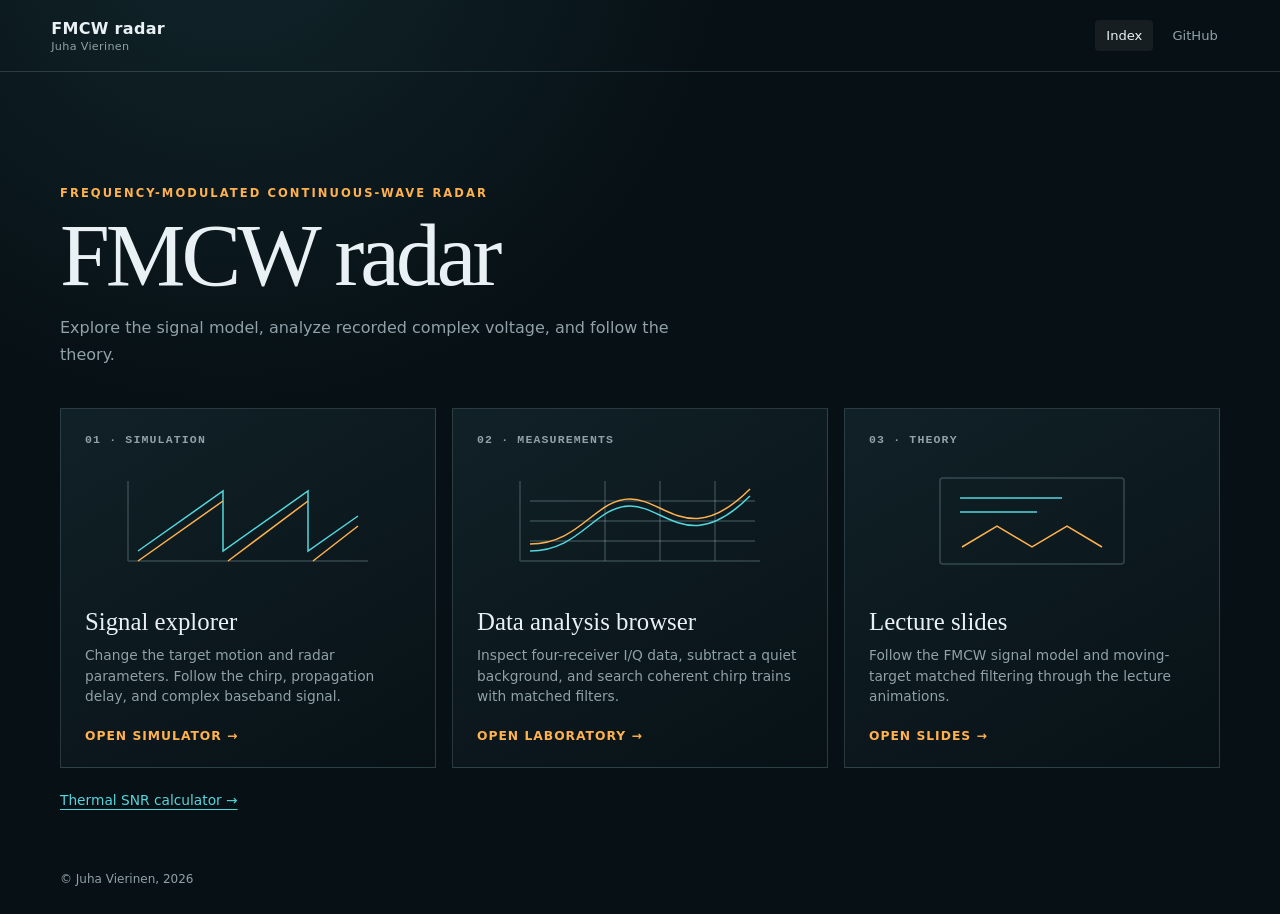
==== web/index.html @ 6d5732e2 "Add FMCW landing page linking simulator laboratory slides and SNR calculator" ====
<!doctype html>
<html lang="en">
<head>
  <meta charset="utf-8">
  <meta name="viewport" content="width=device-width, initial-scale=1">
  <meta name="description" content="FMCW radar simulation, coherent data analysis, and lecture slides by Juha Vierinen.">
  <title>FMCW radar</title>
  <link rel="stylesheet" href="./style.css?v=20261009index2">
</head>
<body>
  <header class="site-header">
    <a class="site-title" href="./">FMCW radar<small>Juha Vierinen</small></a>
    <nav aria-label="Site links"><a href="./" aria-current="page">Index</a><a href="https://github.com/jvierine/space_radar">GitHub</a></nav>
  </header>
  <main>
    <p class="eyebrow">Frequency-modulated continuous-wave radar</p>
    <h1>FMCW radar</h1>
    <p class="intro">Explore the signal model, analyze recorded complex voltage, and follow the theory.</p>
    <section class="section-grid" aria-label="FMCW sections">
      <a class="section-card" href="./sim/">
        <span class="section-number">01 · Simulation</span>
        <svg viewBox="0 0 260 110" aria-hidden="true"><path class="guide" d="M10 95H250M10 15V95"/><path class="cyan" d="M20 85L105 25V85L190 25V85L240 50"/><path class="gold" d="M20 95L105 35M110 95L190 35M195 95L240 60"/></svg>
        <h2>Signal explorer</h2>
        <p>Change the target motion and radar parameters. Follow the chirp, propagation delay, and complex baseband signal.</p>
        <span class="open-label">Open simulator →</span>
      </a>
      <a class="section-card" href="./lab/">
        <span class="section-number">02 · Measurements</span>
        <svg viewBox="0 0 260 110" aria-hidden="true"><path class="guide" d="M10 95H250M10 15V95M20 35H245M20 55H245M20 75H245"/><path class="cyan" d="M20 85C70 85 85 40 120 40S180 90 240 30"/><path class="gold" d="M20 78C70 78 85 33 120 33S180 83 240 23"/><path class="guide" d="M95 15V95M150 15V95M205 15V95"/></svg>
        <h2>Data analysis browser</h2>
        <p>Inspect four-receiver I/Q data, subtract a quiet background, and search coherent chirp trains with matched filters.</p>
        <span class="open-label">Open laboratory →</span>
      </a>
      <a class="section-card" href="./slides/">
        <span class="section-number">03 · Theory</span>
        <svg viewBox="0 0 260 110" aria-hidden="true"><rect class="guide" x="38" y="12" width="184" height="86" rx="3"/><path class="cyan" d="M58 32H160M58 46H135"/><path class="gold" d="M60 81L95 60L130 81L165 60L200 81"/></svg>
        <h2>Lecture slides</h2>
        <p>Follow the FMCW signal model and moving-target matched filtering through the lecture animations.</p>
        <span class="open-label">Open slides →</span>
      </a>
    </section>
    <p class="additional-link"><a href="./slides/calculator.html">Thermal SNR calculator →</a></p>
  </main>
  <footer>© Juha Vierinen, 2026</footer>
</body>
</html>
---- web/style.css ----
:root {
  color-scheme: dark;
  --ink: #e9f1f4;
  --muted: #90a1a8;
  --line: rgba(180,218,225,.18);
  --space: #071014;
  --accent: #ffb14e;
  --cyan: #54d6dd;
  font-family: Inter, ui-sans-serif, system-ui, -apple-system, BlinkMacSystemFont, "Segoe UI", sans-serif;
}
* { box-sizing: border-box; }
body { margin: 0; min-height: 100vh; background: var(--space) radial-gradient(circle at 18% -10%,rgba(52,113,126,.22),transparent 32rem); color: var(--ink); }
a { color: inherit; }
.site-header { min-height: 72px; padding: 14px clamp(18px,4vw,64px); display: flex; align-items: center; justify-content: space-between; gap: 20px; border-bottom: 1px solid var(--line); }
.site-title { display: flex; flex-direction: column; text-decoration: none; font-weight: 650; letter-spacing: .02em; }
.site-title small { color: var(--muted); font-size: .7rem; font-weight: 500; margin-top: 2px; }
nav { display: flex; gap: 8px; }
nav a { padding: 8px 11px; border-radius: 4px; color: var(--muted); text-decoration: none; font-size: .82rem; }
nav a:hover, nav a[aria-current] { color: var(--ink); background: rgba(255,255,255,.06); }
main { width: min(1160px,calc(100% - 36px)); margin: auto; padding: clamp(58px,8vw,105px) 0 64px; }
.eyebrow { color: var(--accent); font-size: .72rem; font-weight: 700; letter-spacing: .18em; text-transform: uppercase; }
h1 { margin: 8px 0 14px; font: 500 clamp(2.6rem,7vw,5.7rem)/.98 Georgia,serif; letter-spacing: -.045em; }
.intro { max-width: 650px; color: var(--muted); line-height: 1.65; margin-bottom: 40px; }
.section-grid { display: grid; grid-template-columns: repeat(3,minmax(0,1fr)); gap: 16px; }
.section-card { min-height: 360px; padding: 24px; display: flex; flex-direction: column; text-decoration: none; border: 1px solid var(--line); background: linear-gradient(150deg,rgba(17,35,42,.88),rgba(8,18,22,.94)); transition: transform .2s,border-color .2s; }
.section-card:hover { transform: translateY(-4px); border-color: rgba(84,214,221,.5); }
a:focus-visible { outline: 2px solid var(--cyan); outline-offset: 5px; }
.section-number { color: var(--muted); font: 600 .72rem/1.3 ui-monospace,monospace; letter-spacing: .1em; text-transform: uppercase; }
.section-card svg { width: 100%; height: 110px; margin: 18px 0 22px; fill: none; stroke-width: 1.5; }
.guide { stroke: rgba(180,218,225,.24); }
.cyan { stroke: var(--cyan); }
.gold { stroke: var(--accent); }
.section-card h2 { margin: auto 0 8px; font: 500 1.55rem/1.2 Georgia,serif; }
.section-card p { color: var(--muted); font-size: .86rem; line-height: 1.5; margin: 0; }
.open-label { margin-top: 22px; color: var(--accent); font-size: .77rem; font-weight: 700; letter-spacing: .08em; text-transform: uppercase; }
.additional-link { margin: 24px 0 0; font-size: .86rem; }
.additional-link a { color: var(--cyan); text-underline-offset: 4px; }
footer { width: min(1160px,calc(100% - 36px)); margin: auto; padding: 0 0 28px; color: var(--muted); font-size: .75rem; }
@media (max-width: 760px) { .section-grid { grid-template-columns: 1fr; } .section-card { min-height: 300px; } main { padding-top: 52px; } }
@media (prefers-reduced-motion: reduce) { .section-card { transition: none; } .section-card:hover { transform: none; } }
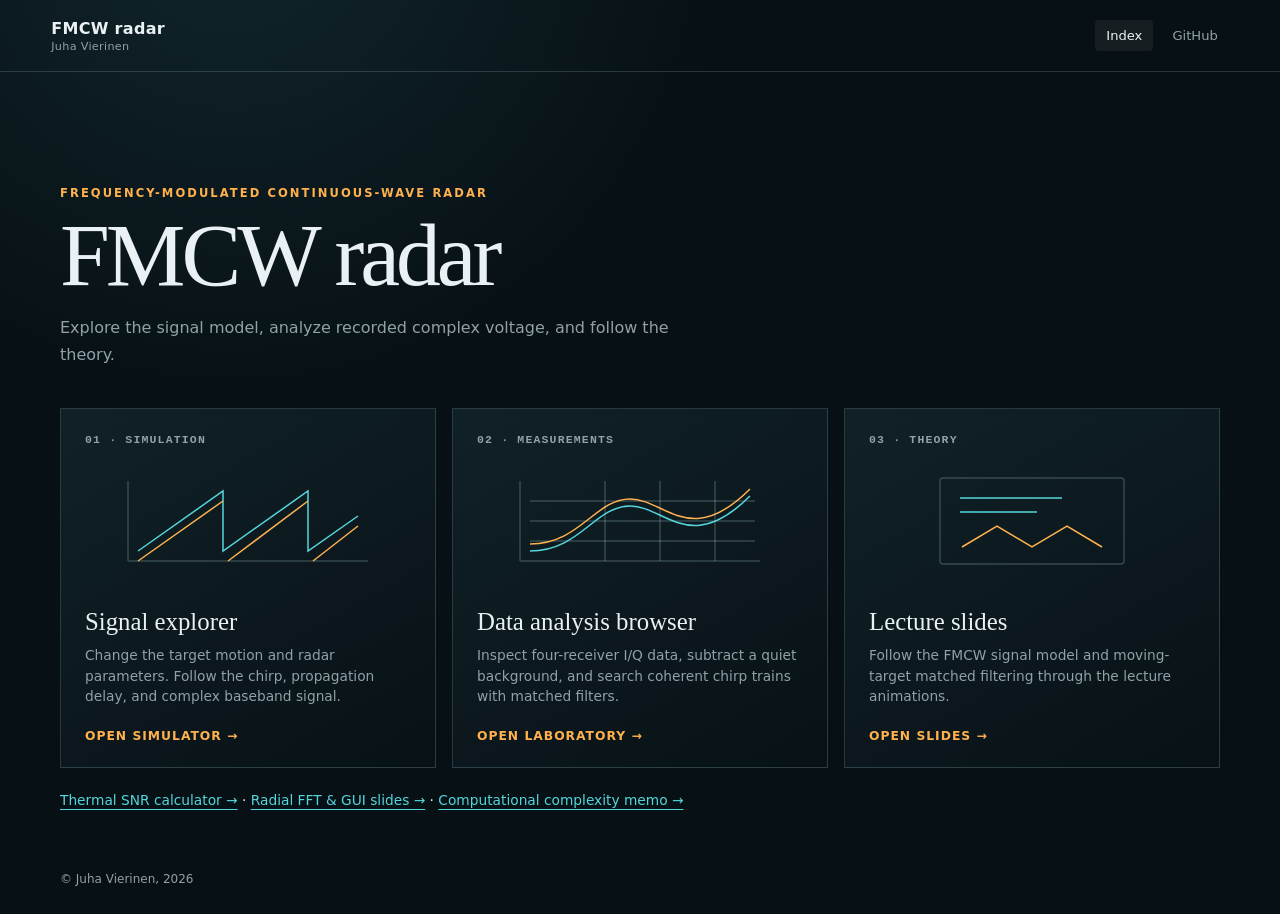
==== commit b8ca1345: "Add radial FFT and GUI slide deck with bank complexity examples" ====
--- a/web/index.html
+++ b/web/index.html
@@ -39,7 +39,7 @@
         <span class="open-label">Open slides →</span>
       </a>
     </section>
-    <p class="additional-link"><a href="./slides/calculator.html">Thermal SNR calculator →</a></p>
+    <p class="additional-link"><a href="./slides/calculator.html">Thermal SNR calculator →</a> · <a href="./slides/radial-fft/">Radial FFT &amp; GUI slides →</a> · <a href="./slides/radial-fft/fmcw_memo_010.pdf">Computational complexity memo →</a></p>
   </main>
   <footer>© Juha Vierinen, 2026</footer>
 </body>
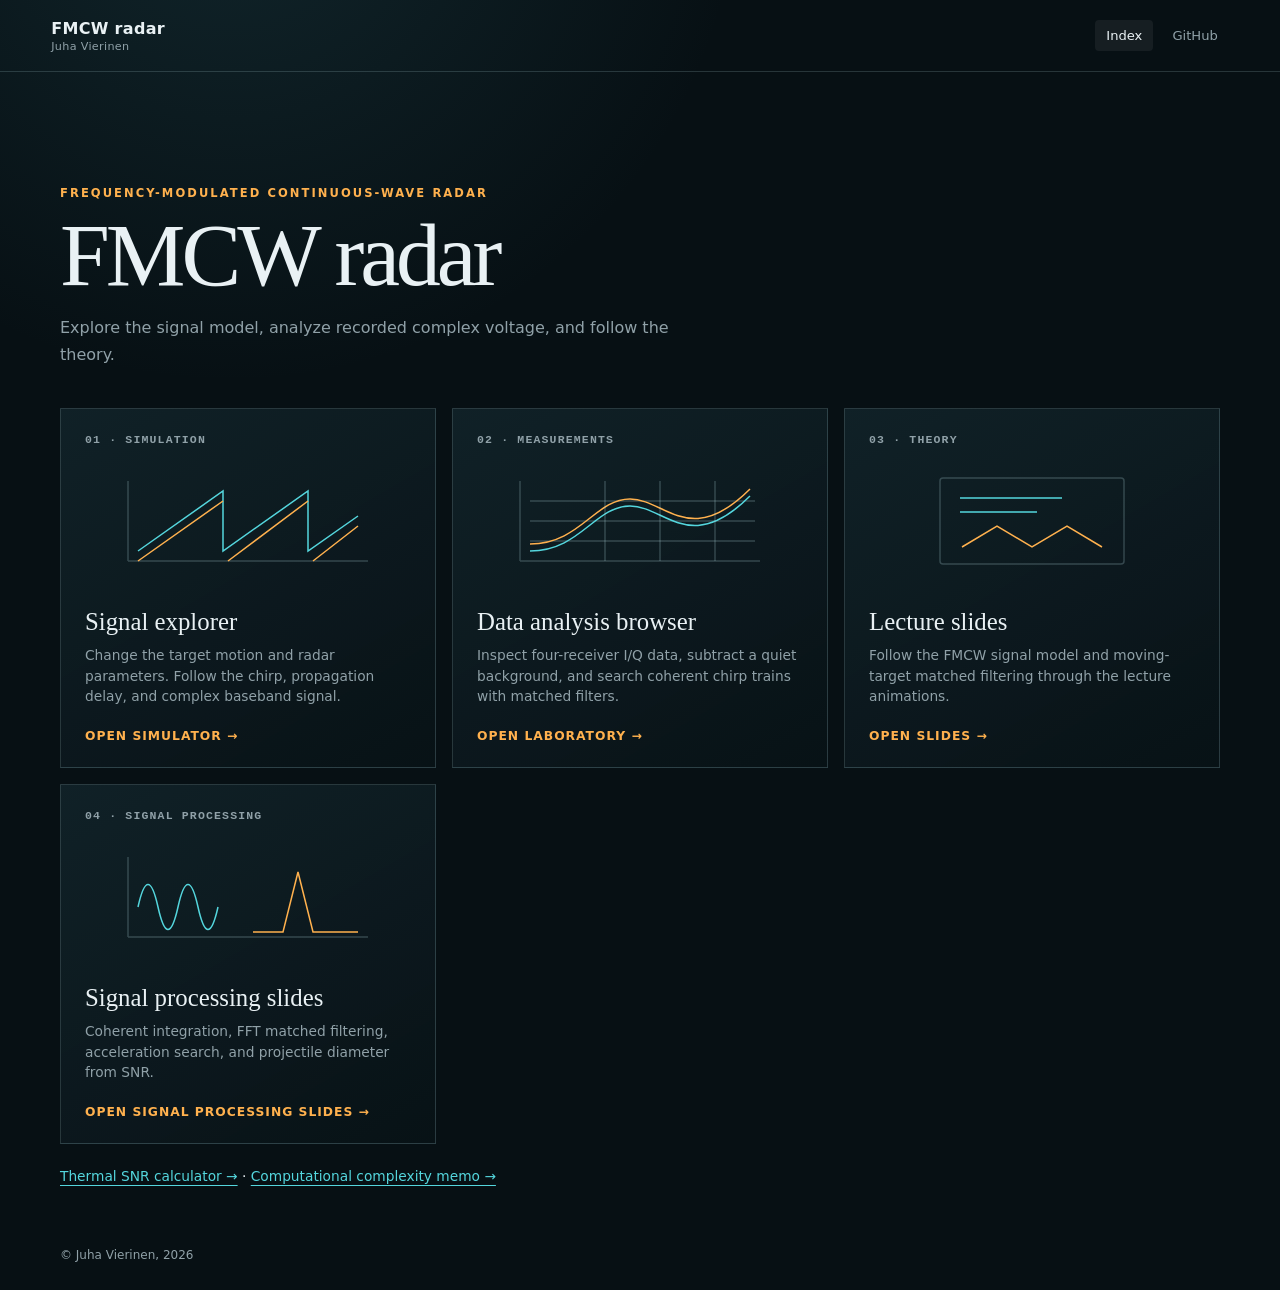
==== commit 8aa775b7: "Feature signal processing slide deck on FMCW landing page" ====
--- a/web/index.html
+++ b/web/index.html
@@ -38,8 +38,15 @@
         <p>Follow the FMCW signal model and moving-target matched filtering through the lecture animations.</p>
         <span class="open-label">Open slides →</span>
       </a>
+      <a class="section-card" href="./slides/radial-fft/">
+        <span class="section-number">04 · Signal processing</span>
+        <svg viewBox="0 0 260 110" aria-hidden="true"><path class="guide" d="M10 95H250M10 15V95"/><path class="cyan" d="M20 65Q30 20 40 65T60 65T80 65T100 65"/><path class="gold" d="M135 90H165L180 30L195 90H240"/></svg>
+        <h2>Signal processing slides</h2>
+        <p>Coherent integration, FFT matched filtering, acceleration search, and projectile diameter from SNR.</p>
+        <span class="open-label">Open signal processing slides →</span>
+      </a>
     </section>
-    <p class="additional-link"><a href="./slides/calculator.html">Thermal SNR calculator →</a> · <a href="./slides/radial-fft/">Radial FFT &amp; GUI slides →</a> · <a href="./slides/radial-fft/fmcw_memo_010.pdf">Computational complexity memo →</a></p>
+    <p class="additional-link"><a href="./slides/calculator.html">Thermal SNR calculator →</a> · <a href="./slides/radial-fft/fmcw_memo_010.pdf">Computational complexity memo →</a></p>
   </main>
   <footer>© Juha Vierinen, 2026</footer>
 </body>
